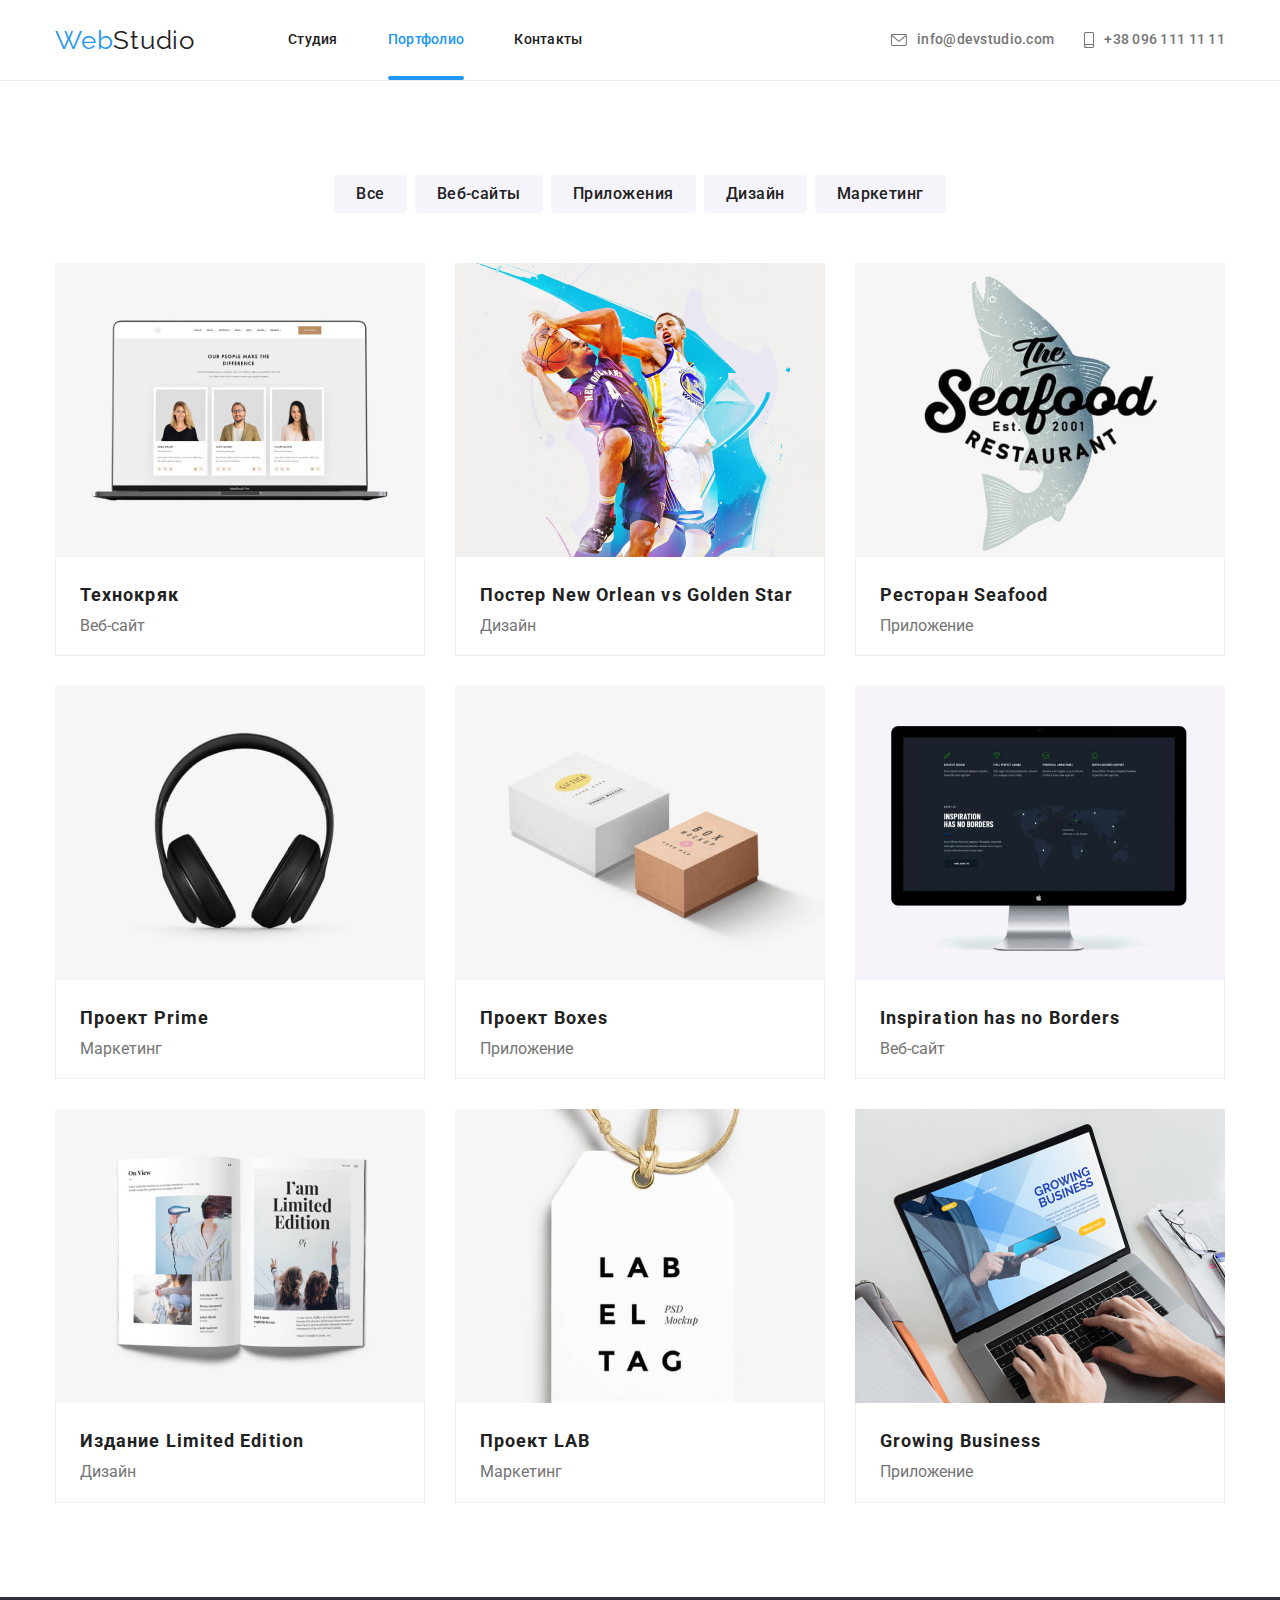
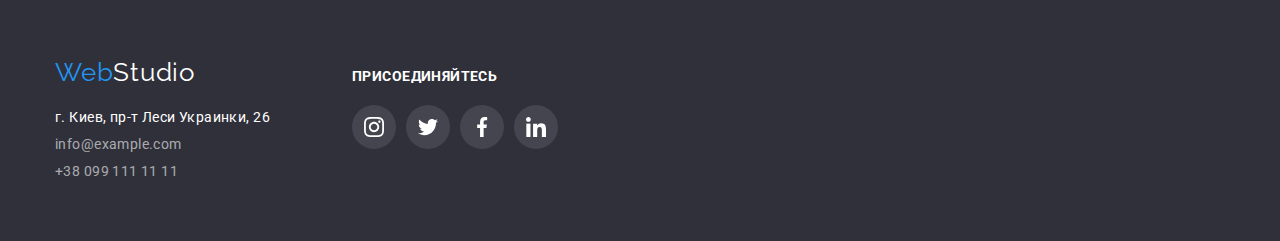
==== portfolio.html @ 49c7bacf "update files" ====
<!DOCTYPE html>
<html lang="ru">
  <head>
    <meta charset="UTF-8" />
    <meta http-equiv="X-UA-Compatible" content="IE=edge" />
    <meta name="viewport" content="width=device-width, initial-scale=1.0" />
    <title>Портфолио</title>
    <link
      rel="stylesheet"
      href="https://cdnjs.cloudflare.com/ajax/libs/modern-normalize/1.1.0/modern-normalize.min.css"
    />
    <link
      href="https://fonts.googleapis.com/css2?family=Raleway:wght@700&family=Roboto:wght@400;500;700;900&display=swap"
      rel="stylesheet"
    />
    <link rel="stylesheet" href="./css/styles.css" />
  </head>
  <body>
    <!--header-->

    <header class="header">
      <div class="container header-container">
        <nav class="nav">
          <a class="logo link header__logo" href="./index.html" lang="en"
            >Web<span class="logo--header">Studio</span></a
          >
          <ul class="nav__list list">
            <li class="nav__item">
              <a class="nav__link link" href="./index.html">Студия</a>
            </li>
            <li class="nav__item">
              <a class="nav__link link current" href="./portfolio.html"
                >Портфолио</a
              >
            </li>
            <li class="nav__item">
              <a class="nav__link link" href="">Контакты</a>
            </li>
          </ul>
        </nav>
        <ul class="contacts__list list">
          <li class="contacts__item">
            <a class="contacts__link link" href="mailto:info@devstudio.com"
              ><svg class="contacts__icon" width="16" height="12">
                <use href="./images/icons.svg#envelope"></use></svg
              >info@devstudio.com</a
            >
          </li>
          <li class="contacts__item">
            <a class="contacts__link link" href="tel:+380961111111"
              ><svg class="contacts__icon" width="10" height="16">
                <use href="./images/icons.svg#smartphone"></use></svg
              >+38 096 111 11 11</a
            >
          </li>
        </ul>
      </div>
    </header>

    <main>
      <section class="section">
        <div class="container">
          <h1 class="visually-hidden">Наши проекты</h1>

          <!--filter-buttons-->

          <ul class="filter list">
            <li class="filter__item">
              <button class="filter__button" type="button">Все</button>
            </li>
            <li class="filter__item">
              <button class="filter__button" type="button">Веб-сайты</button>
            </li>
            <li class="filter__item">
              <button class="filter__button" type="button">Приложения</button>
            </li>
            <li class="filter__item">
              <button class="filter__button" type="button">Дизайн</button>
            </li>
            <li class="filter__item">
              <button class="filter__button" type="button">Маркетинг</button>
            </li>
          </ul>

          <!--projects-->

          <ul class="projects list">
            <li class="projects__item">
              <a class="projects__link link" href="">
                <div class="projects__box">
                  <img
                    class="projects__img"
                    src="./images/projects/technokryak.jpg"
                    alt="Отображенный на ноутбуке дизайн сайта "
                    width="370"
                    height="294"
                  />
                  <div class="projects__overlay">
                    <p class="projects__text">
                      Ресурс предлагает комплексные предложения с разным уровнем
                      функционала и сервисов. Все это позволит посетителю
                      получить исчерпывающие сведения о компании или частном
                      лице.
                    </p>
                  </div>
                </div>
                <div class="projects__wrapper">
                  <h2 class="projects__title">Технокряк</h2>
                  <p class="projects__product">Веб-сайт</p>
                </div>
              </a>
            </li>
            <li class="projects__item">
              <a class="projects__link link" href="">
                <div class="projects__box">
                  <img
                    src="./images/projects/poster.jpg"
                    alt="Два басктеболиста сражаются за мяч"
                    width="370"
                    height="294"
                  />
                  <div class="projects__overlay">
                    <p class="projects__text">
                      Ресурс предлагает комплексные предложения с разным уровнем
                      функционала и сервисов. Все это позволит посетителю
                      получить исчерпывающие сведения о компании или частном
                      лице.
                    </p>
                  </div>
                </div>
                <div class="projects__wrapper">
                  <h2 class="projects__title">
                    Постер <span lang="en">New Orlean vs Golden Star</span>
                  </h2>
                  <p class="projects__product">Дизайн</p>
                </div>
              </a>
            </li>
            <li class="projects__item">
              <a class="projects__link link" href="">
                <div class="projects__box">
                  <img
                    src="./images/projects/seafood.jpg"
                    alt="Логотип ресторана"
                    width="370"
                    height="294"
                  />
                  <div class="projects__overlay">
                    <p class="projects__text">
                      Ресурс предлагает комплексные предложения с разным уровнем
                      функционала и сервисов. Все это позволит посетителю
                      получить исчерпывающие сведения о компании или частном
                      лице.
                    </p>
                  </div>
                </div>
                <div class="projects__wrapper">
                  <h2 class="projects__title">
                    Ресторан <span lang="en">Seafood</span>
                  </h2>
                  <p class="projects__product">Приложение</p>
                </div>
              </a>
            </li>
            <li class="projects__item">
              <a class="projects__link link" href="">
                <div class="projects__box">
                  <img
                    src="./images/projects/prime.jpg"
                    alt="Наушники"
                    width="370"
                    height="294"
                  />
                  <div class="projects__overlay">
                    <p class="projects__text">
                      Ресурс предлагает комплексные предложения с разным уровнем
                      функционала и сервисов. Все это позволит посетителю
                      получить исчерпывающие сведения о компании или частном
                      лице.
                    </p>
                  </div>
                </div>
                <div class="projects__wrapper">
                  <h2 class="projects__title">
                    Проект <span lang="en">Prime</span>
                  </h2>
                  <p class="projects__product">Маркетинг</p>
                </div>
              </a>
            </li>
            <li class="projects__item">
              <a class="projects__link link" href="">
                <div class="projects__box">
                  <img
                    src="./images/projects/boxes.jpg"
                    alt="Две коробки"
                    width="370"
                    height="294"
                  />
                  <div class="projects__overlay">
                    <p class="projects__text">
                      Ресурс предлагает комплексные предложения с разным уровнем
                      функционала и сервисов. Все это позволит посетителю
                      получить исчерпывающие сведения о компании или частном
                      лице.
                    </p>
                  </div>
                </div>
                <div class="projects__wrapper">
                  <h2 class="projects__title">
                    Проект <span lang="en">Boxes</span>
                  </h2>
                  <p class="projects__product">Приложение</p>
                </div>
              </a>
            </li>
            <li class="projects__item">
              <a class="projects__link link" href="">
                <div class="projects__box">
                  <img
                    src="./images/projects/inspiration.jpg"
                    alt="Отображенный на мониторе дизайн сайта"
                    width="370"
                    height="294"
                  />
                  <div class="projects__overlay">
                    <p class="projects__text">
                      Ресурс предлагает комплексные предложения с разным уровнем
                      функционала и сервисов. Все это позволит посетителю
                      получить исчерпывающие сведения о компании или частном
                      лице.
                    </p>
                  </div>
                </div>
                <div class="projects__wrapper">
                  <h2 class="projects__title">
                    <span lang="en">Inspiration has no Borders</span>
                  </h2>
                  <p class="projects__product">Веб-сайт</p>
                </div>
              </a>
            </li>
            <li class="projects__item">
              <a class="projects__link link" href="">
                <div class="projects__box">
                  <img
                    src="./images/projects/limited.jpg"
                    alt="Раскрытый журнал"
                    width="370"
                    height="294"
                  />
                  <div class="projects__overlay">
                    <p class="projects__text">
                      Ресурс предлагает комплексные предложения с разным уровнем
                      функционала и сервисов. Все это позволит посетителю
                      получить исчерпывающие сведения о компании или частном
                      лице.
                    </p>
                  </div>
                </div>
                <div class="projects__wrapper">
                  <h2 class="projects__title">
                    Издание <span lang="en">Limited Edition</span>
                  </h2>
                  <p class="projects__product">Дизайн</p>
                </div>
              </a>
            </li>
            <li class="projects__item">
              <a class="projects__link link" href="" tabindex="0">
                <div class="projects__box">
                  <img
                    src="./images/projects/lab.jpg"
                    alt="Логотип"
                    width="370"
                    height="294"
                  />
                  <div class="projects__overlay">
                    <p class="projects__text">
                      Ресурс предлагает комплексные предложения с разным уровнем
                      функционала и сервисов. Все это позволит посетителю
                      получить исчерпывающие сведения о компании или частном
                      лице.
                    </p>
                  </div>
                </div>
                <div class="projects__wrapper">
                  <h2 class="projects__title">
                    Проект <span lang="en">LAB</span>
                  </h2>
                  <p class="projects__product">Маркетинг</p>
                </div>
              </a>
            </li>
            <li class="projects__item">
              <a class="projects__link link" href="" tabindex="0">
                <div class="projects__box">
                  <img
                    src="./images/projects/growing-business.jpg"
                    alt="Отображенный на ноутбуке дизайн приложения"
                    width="370"
                    height="294"
                  />
                  <div class="projects__overlay">
                    <p class="projects__text">
                      Ресурс предлагает комплексные предложения с разным уровнем
                      функционала и сервисов. Все это позволит посетителю
                      получить исчерпывающие сведения о компании или частном
                      лице.
                    </p>
                  </div>
                </div>
                <div class="projects__wrapper">
                  <h2 class="projects__title" lang="en">Growing Business</h2>
                  <p class="projects__product">Приложение</p>
                </div>
              </a>
            </li>
          </ul>
        </div>
      </section>
    </main>

    <!--footer-->

    <footer class="footer">
      <div class="container footer__wrapper">
        <div>
          <a class="logo link footer__logo" href="./index.html" lang="en"
            >Web<span class="logo--footer">Studio</span></a
          >
          <address>
            <ul class="list">
              <li class="address__item">
                <a
                  class="address__link address__link--geo link"
                  href="https://goo.gl/maps/Uj1X8xoR8grp4Fqd6"
                  target="_blank"
                  rel="noopener noreferrer"
                  >г. Киев, пр-т Леси Украинки, 26</a
                >
              </li>
              <li class="address__item">
                <a class="address__link link" href="mailto:info@example.com"
                  >info@example.com</a
                >
              </li>
              <li class="address__item">
                <a class="address__link link" href="tel:+380991111111"
                  >+38 099 111 11 11</a
                >
              </li>
            </ul>
          </address>
        </div>
        <div class="follow__wrapper">
          <strong class="follow__title">ПРИСОЕДИНЯЙТЕСЬ</strong>
          <ul class="follow__list list">
            <li class="follow__item">
              <a class="follow__link" aria-label="Instagram" href="">
                <svg class="follow__icon" width="20" height="20">
                  <use href="./images/icons.svg#instagram"></use>
                </svg>
              </a>
            </li>
            <li class="follow__item">
              <a class="follow__link" aria-label="Twitter" href="">
                <svg class="follow__icon" width="20" height="20">
                  <use href="./images/icons.svg#twitter"></use>
                </svg>
              </a>
            </li>
            <li class="follow__item">
              <a class="follow__link" aria-label="Facebook" href="">
                <svg class="follow__icon" width="20" height="20">
                  <use href="./images/icons.svg#facebook"></use>
                </svg>
              </a>
            </li>
            <li class="follow__item">
              <a class="follow__link" aria-label="Linkedin" href="">
                <svg class="follow__icon" width="20" height="20">
                  <use href="./images/icons.svg#linkedin"></use>
                </svg>
              </a>
            </li>
          </ul>
        </div>
      </div>
    </footer>
  </body>
</html>
---- css/styles.css ----
:root {
  --primary-color: #ffffff;
  --primary-color-alpha: rgba(255, 255, 255, 0.6);
  --primary-text-color: #757575;
  --accent-color: #2196f3;
  --focus-accent-color: #188ce8;
  --title-color: #212121;
  --background-color-dark: #2f303a;
  --background-color-light: #f5f4fa;
  --line-color: #ececec;
  --card-color: #eeeeee;
  --background-hero: #c4c4c4;
  --icon-color: #afb1b8;
}

body {
  background-color: var(--primary-color);
  color: var(--primary-text-color);
  font-family: Roboto, sans-serif;
}

h1,
h2,
h3,
p {
  margin-top: 0;
  margin-bottom: 0;
}

ul {
  margin-top: 0;
  margin-bottom: 0;
  padding-left: 0;
}

img {
  display: block;
}

button {
  cursor: pointer;
}

.list {
  list-style: none;
}

.link {
  text-decoration: none;
  color: inherit;
}

.visually-hidden {
  position: absolute;
  width: 1px;
  height: 1px;
  margin: -1px;
  border: 0;
  padding: 0;
  white-space: nowrap;
  clip-path: inset(100%);
  clip: rect(0 0 0 0);
  overflow: hidden;
}

.container {
  width: 1200px;
  padding-left: 15px;
  padding-right: 15px;
  margin-left: auto;
  margin-right: auto;
}

.section {
  padding-top: 94px;
  padding-bottom: 94px;
}

/*===header===*/
.header {
  border-bottom: 1px solid var(--line-color);
}

.header-container {
  display: flex;
  align-items: center;
  justify-content: space-between;
}

.nav {
  display: flex;
  align-items: center;
}

.nav__list {
  display: flex;
}

.logo {
  color: var(--accent-color);
  font-family: Raleway, sans-serif;
  font-size: 26px;
  line-height: 1.19;
  letter-spacing: 0.03em;
}

.logo--header {
  color: var(--title-color);
}

.header__logo {
  margin-right: 93px;
}

.nav__link {
  display: block;
  color: var(--title-color);
  font-weight: 500;
  font-size: 14px;
  line-height: 1.14;
  letter-spacing: 0.02em;
  padding-top: 32px;
  padding-bottom: 32px;
  transition: color 250ms cubic-bezier(0.4, 0, 0.2, 1);
}

.nav__item:not(:last-child) {
  margin-right: 50px;
}

.nav__link:hover,
.nav__link:focus {
  color: var(--accent-color);
}

.nav__link.current {
  position: relative;
  color: var(--accent-color);
}

.nav__link.current::after {
  position: absolute;
  left: 0;
  bottom: 0;
  display: inline-block;
  content: '';
  height: 4px;
  border-radius: 2px;
  width: 100%;
  background-color: var(--accent-color);
}

.contacts__icon {
  fill: currentColor;
  margin-right: 10px;
}
.contacts__list {
  display: flex;
}

.contacts__item:not(:last-child) {
  margin-right: 30px;
}

.contacts__link {
  display: flex;
  align-items: center;
  font-weight: 500;
  font-size: 14px;
  line-height: 1.14;
  letter-spacing: 0.02em;
  padding-top: 32px;
  padding-bottom: 32px;
  transition: color 250ms cubic-bezier(0.4, 0, 0.2, 1);
}

.contacts__link:hover,
.contacts__link:focus {
  color: var(--accent-color);
}

/*===index-main===*/

/*===hero===*/

.hero {
  background-color: var(--background-hero);
  padding-top: 200px;
  padding-bottom: 200px;
  text-align: center;
  background-image: linear-gradient(
      rgba(47, 48, 58, 0.4),
      rgba(47, 48, 58, 0.4)
    ),
    url(../images/background/hero.jpg);
  background-repeat: no-repeat;
  max-width: 1600px;
  background-position: center;
  background-size: cover;
  margin: 0 auto;
}

.hero__title {
  font-weight: 900;
  font-size: 44px;
  line-height: 1.36;
  text-align: center;
  letter-spacing: 0.06em;
  text-transform: uppercase;
  color: var(--primary-color);
  margin: 0 auto 30px;
  max-width: 696px;
}

.button {
  display: inline-block;
  font-family: inherit;
  font-weight: 700;
  font-size: 16px;
  line-height: 1.87;
  color: var(--primary-color);
  background-color: var(--accent-color);
  padding: 10px 32px;
  box-shadow: 0px 4px 4px rgba(0, 0, 0, 0.15);
  border-radius: 4px;
  border: none;
  transition: background-color 250ms cubic-bezier(0.4, 0, 0.2, 1);
}

.button:hover,
.button:focus {
  background-color: var(--focus-accent-color);
}

/*===benifits===*/

.benifits.section {
  padding-bottom: 0;
}

.benifits__list {
  display: flex;
}

.benifits__item {
  max-width: 270px;
}

.benifits__item:not(:last-child) {
  margin-right: 30px;
}

.benifits__thumb {
  width: 270px;
  height: 120px;
  background-color: var(--background-color-light);
  border-radius: 4px;
  margin-bottom: 30px;
  display: flex;
  justify-content: center;
  align-items: center;
}

.benifits__title {
  color: var(--title-color);
  font-weight: 700;
  font-size: 14px;
  line-height: 1.14;
  letter-spacing: 0.03em;
  text-transform: uppercase;
  margin-bottom: 10px;
}

.benifits__text {
  font-size: 14px;
  line-height: 1.71;
  letter-spacing: 0.03em;
}

.section-title {
  color: var(--title-color);
  font-weight: 700;
  font-size: 36px;
  line-height: 1.16;
  text-align: center;
  letter-spacing: 0.03em;
  margin-bottom: 50px;
}

/*===services===*/

.services {
  display: flex;
}

.services__item:not(:last-child) {
  margin-right: 30px;
}

.services__item {
  position: relative;
}

.services__label {
  position: absolute;
  width: 100%;
  left: 0;
  bottom: 0;
  font-weight: 700;
  font-size: 14px;
  line-height: 1.14;
  text-align: center;
  letter-spacing: 0.03em;
  text-transform: uppercase;
  color: var(--primary-color);
  background-color: rgba(47, 48, 58, 0.8);
  padding-top: 27px;
  padding-bottom: 27px;
}
/*===team===*/

.team-section {
  background-color: var(--background-color-light);
}

.team {
  display: flex;
}

.team__item {
  text-align: center;
  box-shadow: 0px 1px 3px rgba(0, 0, 0, 0.12), 0px 1px 1px rgba(0, 0, 0, 0.14),
    0px 2px 1px rgba(0, 0, 0, 0.2);
  border-radius: 0px 0px 4px 4px;
}

.team__item:not(:last-child) {
  margin-right: 30px;
}

.team__wrapper {
  background-color: var(--primary-color);
  padding: 30px 20px;
  border-radius: 0px 0px 4px 4px;
}
.team__name {
  color: var(--title-color);
  font-weight: 500;
  font-size: 16px;
  line-height: 1.18;
  letter-spacing: 0.03em;
  margin-bottom: 10px;
}

.team__prof {
  font-size: 16px;
  line-height: 1.18;
  letter-spacing: 0.03em;
}

.team__social-list {
  display: flex;
  justify-content: center;
  margin-top: 16px;
}

.team__social-link {
  display: flex;
  justify-content: center;
  align-items: center;
  width: 44px;
  height: 44px;
  color: var(--icon-color);
  border-radius: 50%;
  transition: color 250ms cubic-bezier(0.4, 0, 0.2, 1),
    background-color 250ms cubic-bezier(0.4, 0, 0.2, 1);
}
.team__social-link:hover,
.team__social-link:focus {
  background-color: var(--accent-color);
  color: var(--primary-color);
}

.team__social-item:not(:last-child) {
  margin-right: 10px;
}

.team__social-icon {
  fill: currentColor;
}

/*===Clients===*/

.clients__list {
  display: flex;
}

.clients__item:not(:last-child) {
  margin-right: 30px;
}

.clients__link {
  display: flex;
  padding: 16px 32px;
  width: 170px;
  height: 92px;
  border: 1px solid var(--icon-color);
  border-radius: 4px;
  color: var(--icon-color);
  transition: color 250ms cubic-bezier(0.4, 0, 0.2, 1),
    border-color 250ms cubic-bezier(0.4, 0, 0.2, 1);
}

.clients__link:hover,
.clients__link:focus {
  color: var(--accent-color);
  border-color: var(--accent-color);
}

.clients__icon {
  fill: currentColor;
}

/*===Portfolio-main===*/

.filter {
  display: flex;
  justify-content: center;
  margin-bottom: 50px;
}

.filter__item:not(:last-child) {
  margin-right: 8px;
}

.filter__button {
  font-family: inherit;
  color: var(--title-color);
  background-color: var(--background-color-light);
  font-weight: 500;
  font-size: 16px;
  line-height: 1.6;
  text-align: center;
  letter-spacing: 0.03em;
  display: inline-block;
  border: none;
  border-radius: 4px;
  padding: 6px 22px;
  transition: color 250ms cubic-bezier(0.4, 0, 0.2, 1),
    background-color 250ms cubic-bezier(0.4, 0, 0.2, 1),
    box-shadow 250ms cubic-bezier(0.4, 0, 0.2, 1);
}

.filter__button:hover,
.filter__button:focus {
  color: var(--primary-color);
  background-color: var(--accent-color);
  box-shadow: 0px 3px 1px rgba(0, 0, 0, 0.1), 0px 1px 2px rgba(0, 0, 0, 0.08),
    0px 2px 2px rgba(0, 0, 0, 0.12);
}

/*===projects===*/

.projects {
  display: flex;
  flex-wrap: wrap;
}

.projects__item {
  flex-basis: calc((100% - 90px)) / 3;
}

.projects__item:not(:nth-child(3n)) {
  margin-right: 30px;
}
.projects__item:not(:nth-last-child(-n + 3)) {
  margin-bottom: 30px;
}

.projects__link {
  display: block;
  transition: box-shadow 250ms cubic-bezier(0.4, 0, 0.2, 1);
}

.projects__link:hover,
.projects__link:focus {
  box-shadow: 0px 3px 1px rgba(0, 0, 0, 0.1), 0px 1px 2px rgba(0, 0, 0, 0.08),
    0px 2px 2px rgba(0, 0, 0, 0.12);
}

.projects__wrapper {
  border: 1px solid var(--card-color);
  border-top: 0;
  padding: 20px 24px;
}

.projects__title {
  color: var(--title-color);
  font-weight: 700;
  font-size: 18px;
  line-height: 2;
  letter-spacing: 0.06em;
  margin-bottom: 4px;
}

.pojects__product {
  font-size: 16px;
  line-height: 1.87;
  letter-spacing: 0.03em;
}

.projects__box {
  position: relative;
  overflow: hidden;
}

.projects__overlay {
  position: absolute;
  display: flex;
  align-items: center;
  justify-content: center;
  top: 0;
  left: 0;
  width: 100%;
  height: 100%;
  background-color: rgba(33, 150, 243, 0.9);
  padding-left: 24px;
  padding-right: 24px;
  transform: translateY(100%);
  transition: transform 250ms cubic-bezier(0.4, 0, 0.2, 1);
}

.projects__text {
  font-size: 18px;
  line-height: 1.56;
  letter-spacing: 0.03em;
  color: var(--primary-color);
}

.projects__link:hover .projects__overlay,
.projects__link:focus .projects__overlay {
  transform: translateY(0);
}
/*===footer===*/

.footer {
  background-color: var(--background-color-dark);
  padding-top: 60px;
  padding-bottom: 60px;
}

.footer__wrapper {
  display: flex;
  align-items: baseline;
}

.footer__logo {
  display: block;
  margin-bottom: 20px;
}

.logo--footer {
  color: var(--primary-color);
}
.address__item:not(:last-child) {
  margin-bottom: 9px;
}

.address__link {
  font-style: normal;
  font-weight: 400;
  font-size: 14px;
  line-height: 1, 71;
  letter-spacing: 0.03em;
  color: var(--primary-color-alpha);
  transition: color 250ms cubic-bezier(0.4, 0, 0.2, 1);
}

.address__link:hover,
.address__link:focus {
  color: var(--accent-color);
}
.address__link--geo {
  color: var(--primary-color);
}

.follow__wrapper {
  margin-left: 82px;
}

.follow__title {
  font-weight: 700;
  font-size: 14px;
  line-height: 1.14;
  letter-spacing: 0.03em;
  text-transform: uppercase;
  color: var(--primary-color);
}

.follow__list {
  display: flex;
  margin-top: 20px;
}

.follow__link {
  display: flex;
  align-items: center;
  justify-content: center;
  width: 44px;
  height: 44px;
  background-color: rgba(255, 255, 255, 0.1);
  border-radius: 50%;
  color: var(--primary-color);
  transition: background-color 250ms cubic-bezier(0.4, 0, 0.2, 1);
}
.follow__link:hover,
.follow__link:focus {
  background-color: var(--accent-color);
}

.follow__item:not(:last-child) {
  margin-right: 10px;
}

.follow__icon {
  fill: currentColor;
}

.subscribe {
  margin-left: 98px;
}

.subscribe__title {
  display: block;
  font-weight: 700;
  font-size: 14px;
  line-height: 1.14;
  letter-spacing: 0.03em;
  text-transform: uppercase;
  color: var(--primary-color);
  margin-bottom: 20px;
}

.subscribe__input {
  min-width: 355px;
  height: 50px;
  padding-left: 16px;
  background-color: transparent;
  color: var(--primary-color);
  border: 1px solid rgba(255, 255, 255, 0.3);
  filter: drop-shadow(0px 4px 4px rgba(0, 0, 0, 0.15));
  border-radius: 4px;
}

.subscribe__input::placeholder {
  color: rgba(255, 255, 255, 0.6);
  font-size: 16px;
  line-height: 1.25;
  display: flex;
  align-items: center;
  letter-spacing: 0.03em;
}

.subscribe__button {
  margin-left: 12px;
  display: inline-flex;
  align-items: center;
  justify-content: center;
}

.subscribe__icon {
  margin-left: 10px;
  fill: currentColor;
}

/*===modal===*/

.backdrop {
  position: fixed;
  top: 0;
  left: 0;
  width: 100%;
  height: 100%;
  background-color: rgba(0, 0, 0, 0.2);
  opacity: 1;
  transition: opacity 250ms cubic-bezier(0.4, 0, 0.2, 1);
}

/*.is-hidden {
  opacity: 0;
  pointer-events: none;
}*/

.is-hidden .modal {
  transform: translate(-50%, -50%) scale(0.7);
}

.modal {
  position: absolute;
  top: 50%;
  left: 50%;
  transform: translate(-50%, -50%) scale(1);
  min-width: 528px;
  min-height: 581px;
  background-color: var(--primary-color);
  box-shadow: 0px 1px 3px rgba(0, 0, 0, 0.12), 0px 1px 1px rgba(0, 0, 0, 0.14),
    0px 2px 1px rgba(0, 0, 0, 0.2);
  border-radius: 4px;
  transition: transform 250ms cubic-bezier(0.4, 0, 0.2, 1);
}

.modal__button {
  display: flex;
  align-items: center;
  justify-content: center;
  width: 30px;
  height: 30px;
  border-radius: 50%;
  background-color: var(--primary-color);
  border: 1px solid rgba(0, 0, 0, 0.1);
  position: absolute;
  top: 10px;
  right: 10px;
  padding: 0;
  transition: color 250ms cubic-bezier(0.4, 0, 0.2, 1);
}

.modal__button:hover,
.modal__button:focus {
  color: var(--accent-color);
}

.modal__button-icon {
  fill: currentColor;
}

/*===form===*/

.order {
  padding: 40px;
  display: flex;
  flex-direction: column;
  justify-content: center;
  align-items: center;
}

.order__title {
  font-weight: 700;
  font-size: 20px;
  line-height: 1.15;
  text-align: center;
  letter-spacing: 0.03em;
  color: var(--title-color);
  margin-bottom: 12px;
}

.order__label {
  font-size: 12px;
  line-height: 1.16;
  letter-spacing: 0.01em;
  color: var(--primary-text-color);
  margin: 0px auto 4px 0;
}

.order__input {
  border: 1px solid rgba(33, 33, 33, 0.2);
  border-radius: 4px;
  width: 100%;
  height: 40px;
  padding-left: 42px;
}

.order__comment {
  border: 1px solid rgba(33, 33, 33, 0.2);
  border-radius: 4px;
  width: 100%;
  height: 120px;
  resize: none;
  margin-bottom: 20px;
  padding: 12px 16px;
}

.order__comment::placeholder {
  font-size: 12px;
  line-height: 1.16;
  letter-spacing: 0.01em;
  color: rgba(117, 117, 117, 0.5);
}

.order__wrapper {
  position: relative;
  width: 100%;
  margin-bottom: 10px;
}
.order__icon {
  position: absolute;
  fill: var(--title-color);
  top: 50%;
  left: 12px;
}

.order__fieldset {
  border: none;
  text-align: center;
}

.order__checkbox {
}

.order__text {
  font-size: 14px;
  line-height: 1.71;
  letter-spacing: 0.03em;
  color: var(--primary-text-color);
}

.order__link {
  font-size: 14px;
  line-height: 1.71;
  letter-spacing: 0.03em;
  color: var(--accent-color);
}
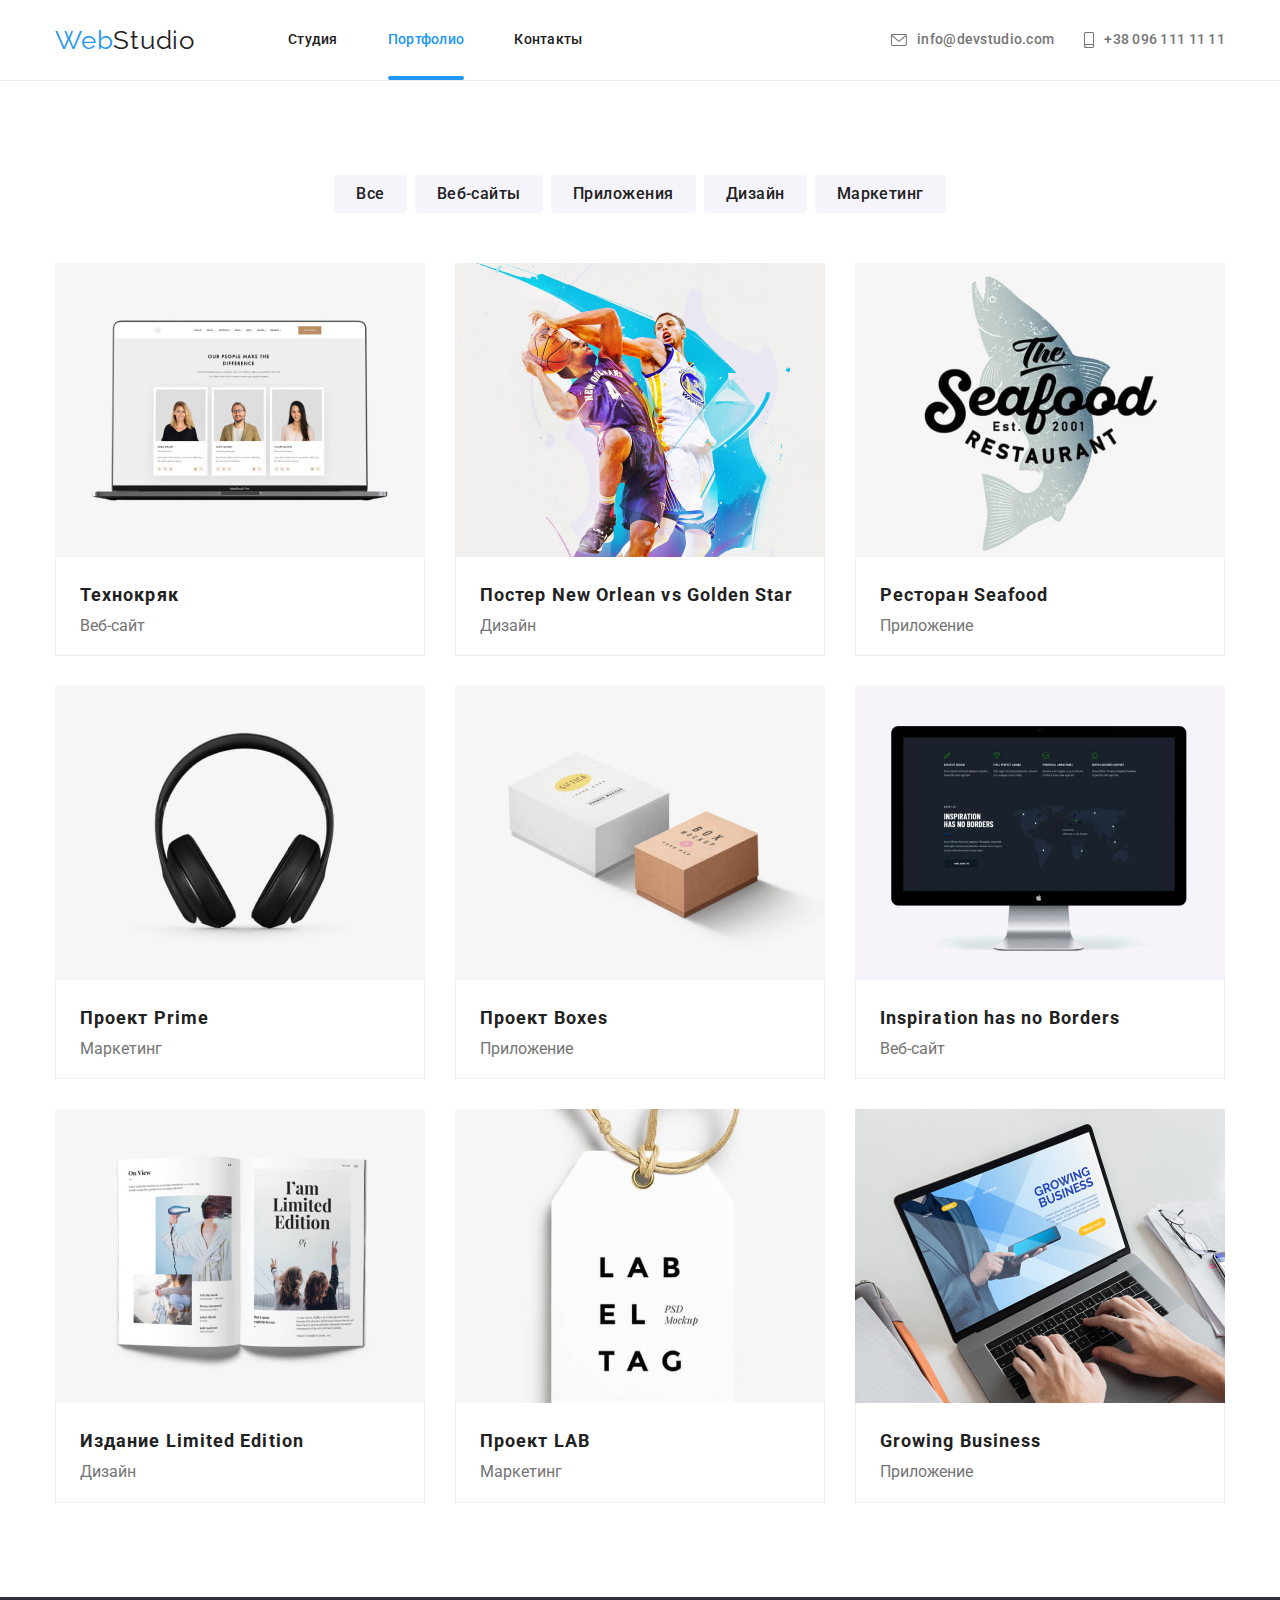
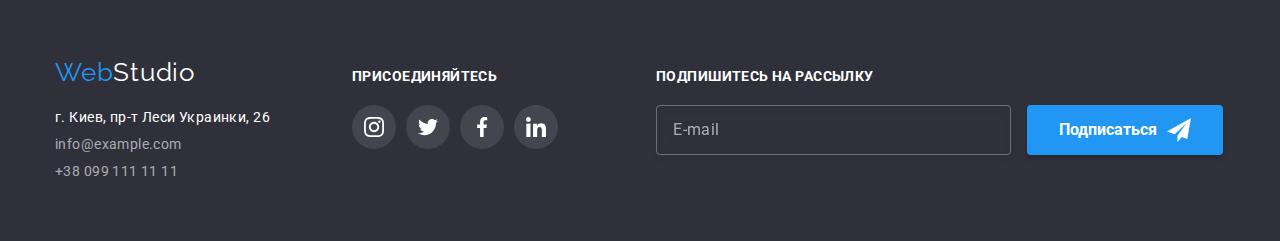
==== commit 888f9bb3: "update form" ====
--- a/portfolio.html
+++ b/portfolio.html
@@ -386,6 +386,25 @@
             </li>
           </ul>
         </div>
+        <form class="subscribe">
+          <label for="email" class="subscribe__title"
+            >Подпишитесь на рассылку</label
+          >
+          <input
+            class="subscribe__input"
+            id="email"
+            type="email"
+            name="email"
+            placeholder="E-mail"
+            required
+          />
+          <button class="subscribe__button button" type="submit">
+            Подписаться
+            <svg class="subscribe__icon" width="24" height="24">
+              <use href="./images/icons.svg#send"></use>
+            </svg>
+          </button>
+        </form>
       </div>
     </footer>
   </body>
--- a/css/styles.css
+++ b/css/styles.css
@@ -686,10 +686,10 @@
   transition: opacity 250ms cubic-bezier(0.4, 0, 0.2, 1);
 }
 
-/*.is-hidden {
+.is-hidden {
   opacity: 0;
   pointer-events: none;
-}*/
+}
 
 .is-hidden .modal {
   transform: translate(-50%, -50%) scale(0.7);
@@ -754,12 +754,22 @@
   margin-bottom: 12px;
 }
 
+.order__input-field {
+  margin-bottom: 10px;
+  width: 100%;
+}
+
 .order__label {
+  display: block;
+  margin-bottom: 4px;
   font-size: 12px;
   line-height: 1.16;
   letter-spacing: 0.01em;
   color: var(--primary-text-color);
-  margin: 0px auto 4px 0;
+}
+
+.order__label-comment {
+  margin: 0 auto 4px 0;
 }
 
 .order__input {
@@ -768,6 +778,21 @@
   width: 100%;
   height: 40px;
   padding-left: 42px;
+  color: #000000;
+  transition: border-color 250ms cubic-bezier(0.4, 0, 0.2, 1);
+}
+
+.order__input:focus {
+  outline: none;
+  border-color: var(--accent-color);
+}
+
+.order__input:focus + .order__icon {
+  fill: var(--accent-color);
+}
+
+.order__wrapper {
+  position: relative;
 }
 
 .order__comment {
@@ -778,6 +803,13 @@
   resize: none;
   margin-bottom: 20px;
   padding: 12px 16px;
+  color: #000000;
+  transition: border-color 250ms cubic-bezier(0.4, 0, 0.2, 1);
+}
+
+.order__comment:focus {
+  outline: none;
+  border-color: var(--accent-color);
 }
 
 .order__comment::placeholder {
@@ -787,36 +819,55 @@
   color: rgba(117, 117, 117, 0.5);
 }
 
-.order__wrapper {
-  position: relative;
-  width: 100%;
-  margin-bottom: 10px;
-}
 .order__icon {
   position: absolute;
   fill: var(--title-color);
   top: 50%;
   left: 12px;
-}
-
-.order__fieldset {
-  border: none;
-  text-align: center;
+  transform: translateY(-50%);
+  transition: fill 250ms cubic-bezier(0.4, 0, 0.2, 1);
+}
+
+.order__text {
+  display: flex;
+  align-items: center;
+  justify-content: center;
+  font-size: 14px;
+  line-height: 1.71;
+  letter-spacing: 0.03em;
+  color: var(--primary-text-color);
+  margin-bottom: 30px;
+}
+
+.order__text::before {
+  display: block;
+  content: '';
+  width: 16px;
+  height: 15px;
+  border: 2px solid var(--title-color);
+  border-radius: 2px;
+  cursor: pointer;
+  margin-right: 7px;
 }
 
 .order__checkbox {
-}
-
-.order__text {
+  transition: background-color 250ms cubic-bezier(0.4, 0, 0.2, 1),
+    background-image 250ms cubic-bezier(0.4, 0, 0.2, 1);
+}
+
+.order__checkbox:checked + .order__text::before {
+  background-color: var(--accent-color);
+  border: 1px solid var(--accent-color);
+  background-image: url(../images/check.svg);
+  background-repeat: no-repeat;
+  background-size: contain;
+  background-position: center center;
+  outline: none;
+}
+
+.order__link {
   font-size: 14px;
   line-height: 1.71;
   letter-spacing: 0.03em;
-  color: var(--primary-text-color);
-}
-
-.order__link {
-  font-size: 14px;
-  line-height: 1.71;
-  letter-spacing: 0.03em;
   color: var(--accent-color);
 }
